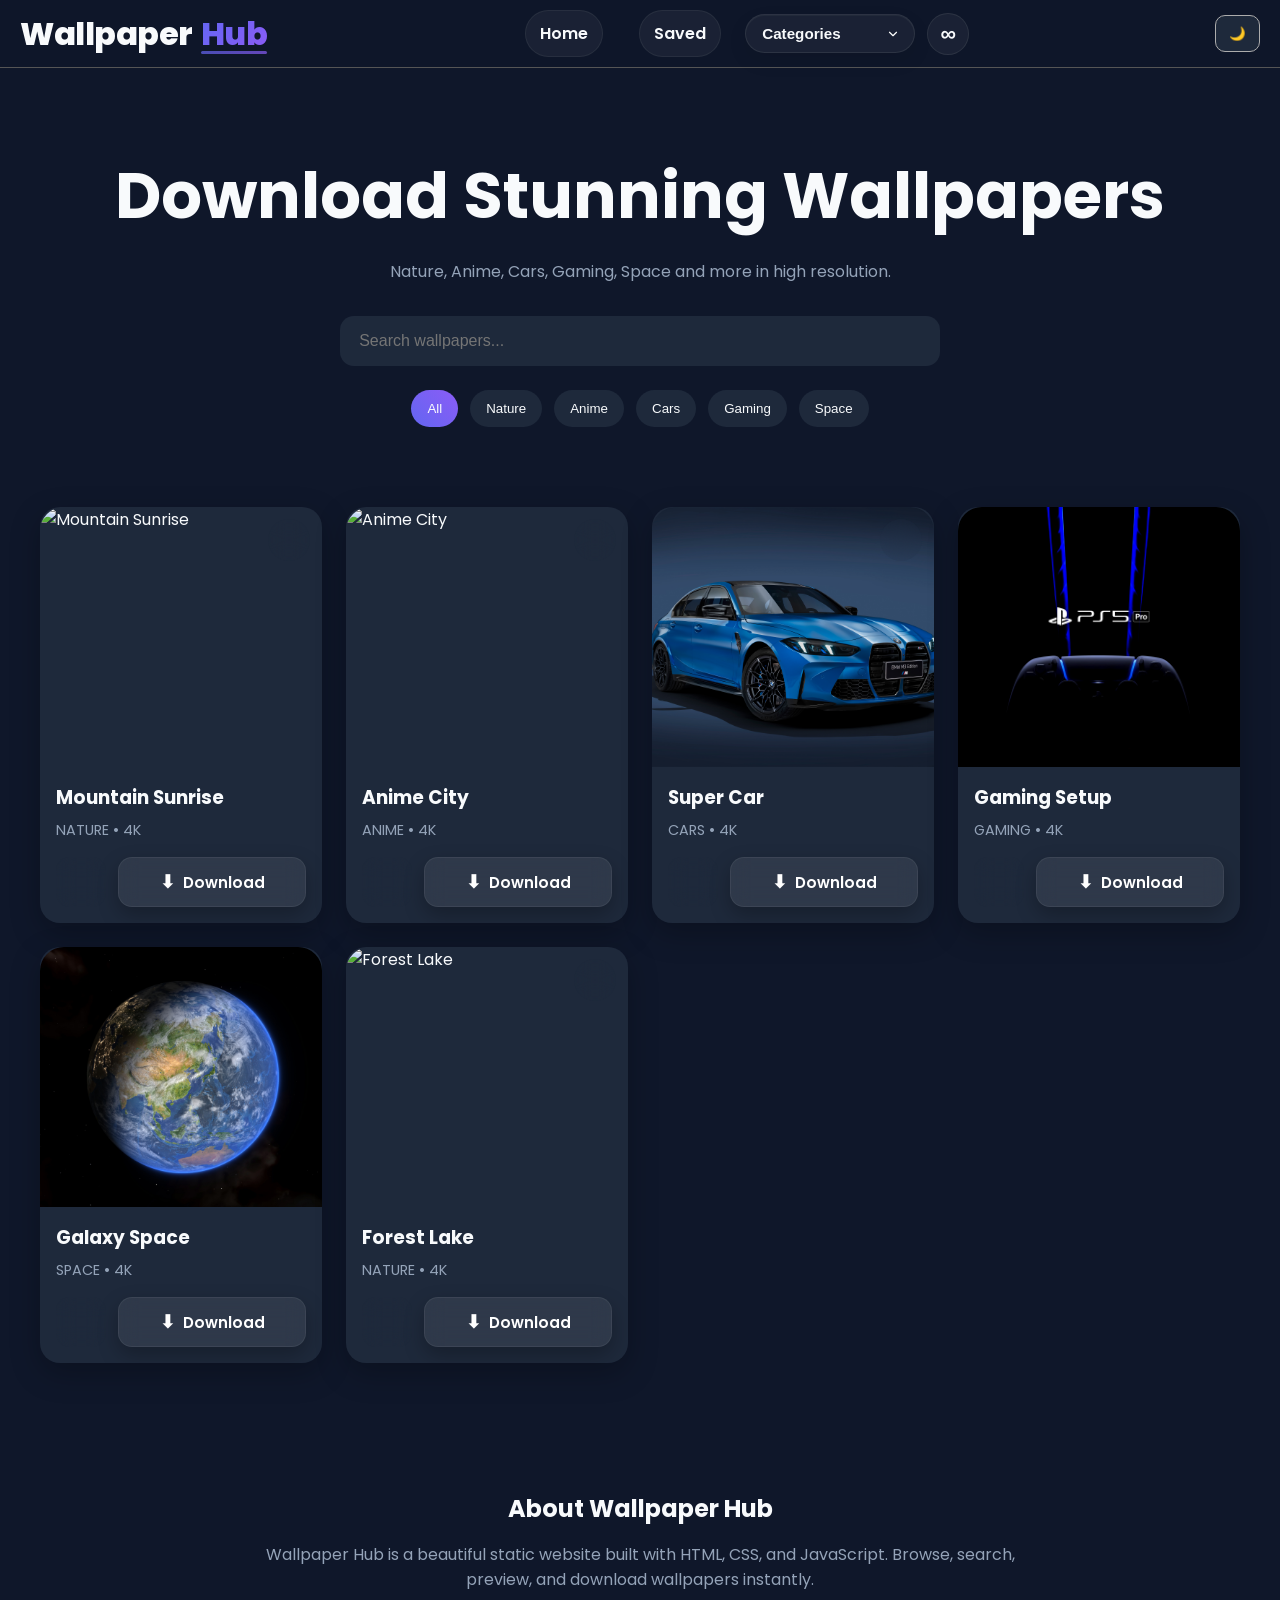
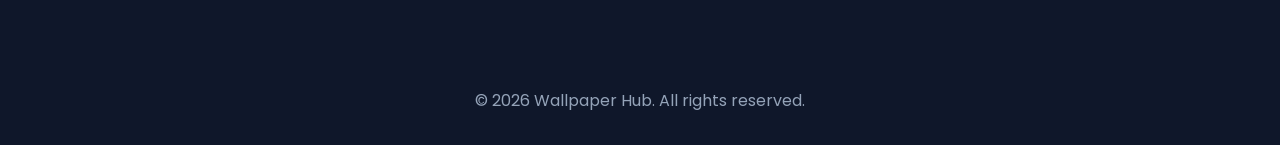
==== index.html @ ce256f26 "Initial commit" ====
<!DOCTYPE html>
<html lang="en">
<head>
  <meta charset="UTF-8" />
  <meta name="viewport" content="width=device-width, initial-scale=1.0" />
  <title>Wallpaper Hub</title>
  <link rel="preconnect" href="https://fonts.googleapis.com">
  <link rel="preconnect" href="https://fonts.gstatic.com" crossorigin>
  <link href="https://fonts.googleapis.com/css2?family=Poppins:wght@400;500;600;700&display=swap" rel="stylesheet">
  <link rel="stylesheet" href="css/style.css" />
</head>
<body>
  <header class="header">
    <div class="container nav">
        <div class="logo">
          <span class="logo-wallpaper">Wallpaper</span>
          <span class="logo-hub">Hub</span>
      </div>
<!-- Replace ONLY the <nav>...</nav> section in index.html and preview.html -->

<!-- Replace your current <nav>...</nav> in index.html and preview.html with this -->

<!-- Replace your <nav>...</nav> with this -->

<nav>
  <!-- Home -->
  <a href="index.html" class="nav-link">Home</a>

  <!-- Saved Wallpapers -->
  <a href="#" id="savedBtn" class="nav-link">Saved</a>

  <!-- Category Dropdown -->
  <select id="navCategorySelect" class="nav-select">
    <option value="all">Categories</option>
    <option value="nature">Nature</option>
    <option value="anime">Anime</option>
    <option value="cars">Cars</option>
    <option value="gaming">Gaming</option>
    <option value="space">Space</option>
  </select>

  <!-- Infinite Loop Toggle -->
  <button
    id="slideshowToggle"
    class="nav-icon-btn"
    title="Auto Slideshow"
  >
    ∞
  </button>
</nav>
      <button id="themeToggle">🌙</button>
    </div>
  </header>

  <section class="hero" id="home">
    <div class="container hero-content">
      <h1>Download Stunning Wallpapers</h1>
      <p>Nature, Anime, Cars, Gaming, Space and more in high resolution.</p>

      <div class="search-box">
        <input type="text" id="searchInput" placeholder="Search wallpapers..." />
      </div>

      <div class="filters" id="filters">
        <button class="filter-btn active" data-category="all">All</button>
        <button class="filter-btn" data-category="nature">Nature</button>
        <button class="filter-btn" data-category="anime">Anime</button>
        <button class="filter-btn" data-category="cars">Cars</button>
        <button class="filter-btn" data-category="gaming">Gaming</button>
        <button class="filter-btn" data-category="space">Space</button>
      </div>
    </div>
  </section>

  <section class="gallery-section" id="gallery">
    <div class="container">
      <div class="gallery" id="galleryContainer"></div>
    </div>
  </section>

  <section class="about" id="about">
    <div class="container">
      <h2>About Wallpaper Hub</h2>
      <p>
        Wallpaper Hub is a beautiful static website built with HTML, CSS, and JavaScript.
        Browse, search, preview, and download wallpapers instantly.
      </p>
    </div>
  </section>

  <footer class="footer">
    <div class="container">
      <p>© 2026 Wallpaper Hub. All rights reserved.</p>
    </div>
  </footer>

  <div class="modal" id="modal">
    <span class="close" id="closeModal">×</span>
    <img id="modalImage" alt="Preview">
    <a id="downloadBtn" download class="download-btn">Download</a>
  </div>

  <script src="js/wallpapers.js"></script>
  <script src="js/app.js"></script>
</body>
</html>
---- css/style.css ----
* {
  margin: 0;
  padding: 0;
  box-sizing: border-box;
}

:root {
  --bg: #0f172a;
  --card: #1e293b;
  --text: #f8fafc;
  --muted: #94a3b8;
  --primary: #6366f1;
  --secondary: #8b5cf6;
}

body.light {
  --bg: #f8fafc;
  --card: #ffffff;
  --text: #0f172a;
  --muted: #64748b;
}

body {
  font-family: 'Poppins', sans-serif;
  background: var(--bg);
  color: var(--text);
  transition: 0.3s;
  width: 100%;
}

.container {
  width: min(1200px, calc(100% - 2rem));
  margin: auto;
}

.header {
  position: sticky;
  top: 0;
  z-index: 1000;
  background: rgba(15, 23, 42, 0.9);
  backdrop-filter: blur(10px);
}

body.light .header {
  background: rgba(248, 250, 252, 0.9);
}

.nav {
  display: flex;
  justify-content: space-between;
  align-items: center;
  padding: 1rem 0;
  border-bottom: 1px solid rgb(85, 85, 85);
  width: 100%;
  padding: 10px 20px 10px 20px;
}


.logo {
  display: flex;
  align-items: center;
  gap: 8px;
  font-size: 2rem;
  font-weight: 800;
  letter-spacing: -0.5px;
  line-height: 1;
}

/* "Wallpaper" text */
.logo-wallpaper {
  color: var(--text);
}

/* "Hub" text with gradient */
.logo-hub {
  background: linear-gradient(135deg, #6366f1, #8b5cf6);
  -webkit-background-clip: text;
  -webkit-text-fill-color: transparent;
  background-clip: text;
}

/* Optional underline glow for Hub */
.logo-hub {
  position: relative;
}

.logo-hub::after {
  content: "";
  position: absolute;
  left: 0;
  bottom: -4px;
  width: 100%;
  height: 3px;
  border-radius: 999px;
  background: linear-gradient(135deg, #6366f1, #8b5cf6);
  opacity: 0.7;
}

/* Light mode */
body.light .logo-wallpaper {
  color: #0f172a;
}

/* Mobile responsive */
@media (max-width: 768px) {
  .logo {
    justify-content: center;
    font-size: 1.8rem;
    gap: 6px;
  }
}

@media (max-width: 480px) {
  .logo {
    font-size: 1.6rem;
  }

  .logo-hub::after {
    height: 2px;
    bottom: -3px;
  }
}

nav a {
  color: var(--text);
  text-decoration: none;
  margin: 0 0.75rem;
}

#themeToggle {
  border: none;
  background: var(--card);
  color: var(--text);
  padding: 0.6rem 0.8rem;
  border-radius: 10px;
  cursor: pointer;
  border: 1px solid rgb(172, 172, 172);
}
#themeToggle:hover{
  background-color: #e6e6e679;
}


.hero {
  padding: 5rem 0 3rem;
  text-align: center;
}

.hero h1 {
  font-size: clamp(2.2rem, 5vw, 4rem);
  margin-bottom: 1rem;
}

.hero p {
  color: var(--muted);
  max-width: 700px;
  margin: 0 auto 2rem;
}

.search-box input {
  width: 100%; 
  max-width: 600px;
  padding: 1rem 1.2rem;
  border: none;
  border-radius: 14px;
  background: var(--card);
  color: var(--text);
  font-size: 1rem;
}

.filters {
  display: flex;
  flex-wrap: wrap;
  justify-content: center;
  gap: 0.75rem;
  margin-top: 1.5rem;
}

.filter-btn {
  border: none;
  padding: 0.7rem 1rem;
  border-radius: 999px;
  background: var(--card);
  color: var(--text);
  cursor: pointer;
}

.filter-btn.active {
  background: linear-gradient(45deg, var(--primary), var(--secondary));
}

.gallery-section {
  padding: 2rem 0 4rem;
}

.gallery {
  display: grid;
  grid-template-columns: repeat(auto-fit, minmax(280px, 1fr));
  gap: 1.5rem;
}

.card {
  background: var(--card);
  border-radius: 20px;
  overflow: hidden;
  box-shadow: 0 10px 30px rgba(0, 0, 0, 0.25);
  position: relative;
}

.save-btn {
  position: absolute;
  top: 12px;
  right: 12px;
  width: 42px;
  height: 42px;
  border: none;
  border-radius: 50%;
  cursor: pointer;
  font-size: 1.15rem;
  color: #ffffff;
  background: rgba(0, 0, 0, 0.45);
  backdrop-filter: blur(12px);
  z-index: 20;
  transition: all 0.3s ease;
  box-shadow: 0 8px 20px rgba(0, 0, 0, 0.25);
}

.save-btn:hover {
  transform: scale(1.08);
  background: #ef4444;
}

.save-btn.saved {
  background: #ef4444;
  color: #ffffff;
}

body.light .save-btn {
  color: #ffffff;
  background: rgba(15, 23, 42, 0.35);
}

/* Replace your current .card img CSS with this */
/* This makes wallpaper images look balanced and professional */

.card img {
  width: 100%;
  height: 260px;          /* Fixed height */
  object-fit: cover;      /* Crop neatly */
  object-position: center;
  display: block;
  border-radius: 24px 24px 0 0;
}

/* Better heights for different screen sizes */
@media (max-width: 1200px) {
  .card img {
    height: 240px;
  }
}

@media (max-width: 768px) {
  .card img {
    height: 220px;
  }
}

@media (max-width: 480px) {
  .card img {
    height: 200px;
  }
}

.card-content {
  padding: 1rem;
}

.card-content h3 {
  margin-bottom: 0.5rem;
}

.card-content p {
  color: var(--muted);
  font-size: 0.9rem;
  margin-bottom: 1rem;
}

.actions {
  display: flex;
  align-items: center;
  gap: 12px;
  margin-top: 1rem;
}

/* Common button style */
.btn {
  display: inline-flex;
  align-items: center;
  justify-content: center;
  height: 50px;
  border-radius: 14px;
  text-decoration: none;
  font-size: 0.95rem;
  font-weight: 600;
  color: #ffffff;
  background: rgba(255, 255, 255, 0.08);
  border: 1px solid rgba(255, 255, 255, 0.06);
  backdrop-filter: blur(10px);
  transition: all 0.3s ease;
  box-shadow: 0 8px 20px rgba(0, 0, 0, 0.25);
}

.about {
  padding: 4rem 0;
  text-align: center;
}

.about h2 {
  margin-bottom: 1rem;
}

.about p {
  color: var(--muted);
  max-width: 800px;
  margin: auto;
}

.footer {
  padding: 2rem 0;
  text-align: center;
  color: var(--muted);
}

.modal {
  position: fixed;
  inset: 0;
  background: rgba(0, 0, 0, 0.9);
  display: none;
  justify-content: center;
  align-items: center;
  flex-direction: column;
  padding: 1rem;
  z-index: 2000;
}

.modal.active {
  display: flex;
}

.modal img {
  max-width: 90%; 
  max-height: 80vh;
  border-radius: 20px;
}

.close {
  position: absolute;
  top: 20px;
  right: 30px;
  font-size: 3rem;
  color: white;
  cursor: pointer;
}

.download-btn {
  margin-top: 1rem;
  padding: 0.9rem 1.5rem;
  background: linear-gradient(45deg, var(--primary), var(--secondary));
  color: white;
  text-decoration: none;
  border-radius: 12px;
}

/* Replace your existing @media (max-width: 768px) .nav CSS with this */
/* Theme toggle button will stay in the same row as menu items */

@media (max-width: 768px) {
  .nav {
    display: flex;
    flex-wrap: wrap;
    justify-content: center;
    align-items: center;
    gap: 1rem;
    padding: 1.25rem 0;
  }

  .logo {
    width: 100%;
    text-align: center;
    margin-bottom: 0.25rem;
  }

  nav {
    display: flex;
    flex-wrap: wrap;
    justify-content: center;
    align-items: center;
    gap: 1.5rem;
  }

  nav a {
    margin: 0;
  }

  /* Theme toggle button stays beside nav links */
  #themeToggle {
    margin: 0;
    flex-shrink: 0;
  }

}



.nav-categories {
  display: flex;
  gap: 0.5rem;
  flex-wrap: wrap;
  justify-content: center;
}

.nav-categories a {
  color: var(--text);
  text-decoration: none;
  padding: 0.45rem 0.8rem;
  border: 1px solid rgba(148, 163, 184, 0.2);
  border-radius: 999px;
  font-size: 0.9rem;
}

.search-box.small input {
  max-width: 200px;
  padding: 0.65rem 1rem;
}

.preview-page {
  padding: 3rem 0 5rem;
}

.preview-container {
  max-width: 1100px;
}

.breadcrumb {
  font-size: 2rem;
  font-weight: 600;
  margin-bottom: 0.75rem;
}

.breadcrumb span:last-child {
  color: #84cc16;
}

.preview-description {
  color: var(--muted);
  margin-bottom: 1.5rem;
}

.preview-image-box {
  background: var(--card);
  border-radius: 20px;
  padding: 1rem;
  box-shadow: 0 10px 30px rgba(0,0,0,0.25);
}

.preview-image-box img {
  width: 100%; 
  border-radius: 12px;
  display: block;
}

.preview-actions {
  display: grid;
  grid-template-columns: repeat(auto-fit, minmax(240px, 1fr));
  gap: 1rem;
  margin: 1.5rem 0;
}

.meta-block {
  margin-top: 1.5rem;
}

.meta-block h3 {
  margin-bottom: 0.75rem;
}

/* Replace your old badge styles in css/style.css with this modern design */

.meta-block {
  margin-top: 2rem;
}

.meta-block h3 {
  font-size: 1.35rem;
  font-weight: 700;
  margin-bottom: 1rem;
  color: #ffffff;
  position: relative;
  padding-left: 14px;
}

.meta-block h3::before {
  content: "";
  position: absolute;
  left: 0;
  top: 4px;
  width: 4px;
  height: 24px;
  border-radius: 10px;
  background: linear-gradient(180deg, #84cc16, #22c55e);
}

.badge-group {
  display: flex;
  flex-wrap: wrap;
  gap: 12px;
}

.badge {
  display: inline-flex;
  align-items: center;
  justify-content: center;
  padding: 10px 18px;
  border-radius: 999px;
  text-decoration: none;
  font-size: 0.95rem;
  font-weight: 600;
  color: #ffffff;
  background: linear-gradient(
    135deg,
    rgba(99, 102, 241, 0.18),
    rgba(139, 92, 246, 0.18)
  );
  border: 1px solid rgba(255, 255, 255, 0.08);
  box-shadow:
    inset 0 1px 0 rgba(255, 255, 255, 0.08),
    0 8px 20px rgba(0, 0, 0, 0.25);
  transition: all 0.3s ease;
  backdrop-filter: blur(8px);
}

.badge:hover {
  background: linear-gradient(135deg, #6366f1, #8b5cf6);
  box-shadow:
    0 12px 30px rgba(99, 102, 241, 0.35),
    0 4px 12px rgba(0, 0, 0, 0.25);
}



/* Optional: Different color for category badge */
#categoryBadges .badge {
  background: linear-gradient(135deg, #6366f1, #8b5cf6);
  box-shadow:
    0 12px 30px rgba(99, 102, 241, 0.35),
    0 4px 12px rgba(0, 0, 0, 0.25);
}

#categoryBadges .badge:hover {
  background: linear-gradient(135deg, #6366f1, #8b5cf6);
  box-shadow:
    0 12px 30px rgba(99, 102, 241, 0.35),
    0 4px 12px rgba(0, 0, 0, 0.25);
}

/* Add this CSS in style.css */
.icon-btn {
  width: 50px;
  min-width: 50px;
  padding: 0;
  flex: none;
  font-size: 1.2rem;
}


.icon-btn:hover {
  transform: translateY(-2px);
}

.actions .btn:not(.icon-btn)::before {
  content: "⬇";
  font-size: 1.1rem;
  font-weight: 700;
}

.download-btn-card {
  flex: 1;
  gap: 8px;
  padding: 0 20px;
}

/* Download Icon */
.download-btn-card::before {
  content: "⬇";
  font-size: 1rem;
  line-height: 1;
}

.btn:hover {
  transform: translateY(-2px);
  background: rgba(255, 255, 255, 0.12);
}

/* Click effect */
.btn:active {
  transform: scale(0.97);
}

body.light .btn {
  background: rgba(15, 23, 42, 0.06);
  border: 1px solid rgba(15, 23, 42, 0.08);
  color: #0f172a; /* Dark text */
  box-shadow:
    0 10px 25px rgba(15, 23, 42, 0.08),
    inset 0 1px 0 rgba(255, 255, 255, 0.9);
}

/* Hover effect in light mode */
body.light .btn:hover {
  background: rgba(99, 102, 241, 0.12);
  color: #0f172a;
}

/* Eye icon color */
body.light .icon-btn {
  color: #0f172a;
}

/* Download button text and icon color */
body.light .download-btn-card,
body.light .download-btn-card::before {
  color: #0f172a;
}

/* Optional: stronger icon visibility */
.icon-btn {
  font-size: 1.25rem;
  line-height: 1;
}

@media (max-width: 900px) {
  .nav-categories {
    display: none;
  }

  .breadcrumb {
    font-size: 1.5rem;
  }
}

.related-section h3{
    text-align: center;
}

.hrr{
    opacity: 0.5;
    background-color: black;
}

/* ==========================================
   OVERRIDE FIX FOR RELATED WALLPAPERS
   Paste this at the VERY END of css/style.css
   (Do not remove other CSS. Just paste at bottom.)
   ========================================== */

.related-section {
  margin-top: 60px !important;
  padding-top: 30px !important;
  border-top: 1px solid rgba(255, 255, 255, 0.08) !important;
}

.related-section h2 {
  display: block !important;
  text-align: center !important;
  font-size: 2rem !important;
  font-weight: 700 !important;
  color: var(--text) !important;
  margin: 0 0 30px 0 !important;
  position: relative !important;
}

.related-section h2::before {
  content: "" !important;
  position: absolute !important;
  left: 50% !important;
  transform: translateX(-140px) !important;
  top: 8px !important;
  width: 4px !important;
  height: 28px !important;
  border-radius: 999px !important;
}

/* Main Grid Fix */
#relatedWallpapers {
  display: grid !important;
  grid-template-columns: repeat(auto-fit, minmax(320px, 1fr)) !important;
  gap: 32px !important;
  width: 100% !important;
  margin: 0 !important;
  padding: 0 !important;
  align-items: start !important;
}

/* Card Fix */
#relatedWallpapers .card {
  width: 100% !important;
  max-width: 100% !important;
  display: block !important;
  overflow: hidden !important;
  border-radius: 24px !important;
  background: var(--card) !important;
}

/* Image Fix */
#relatedWallpapers .card img {
  width: 100% !important;
  height: 230px !important;
  object-fit: cover !important;
  display: block !important;
}

/* Content Fix */
#relatedWallpapers .card-content {
  padding: 20px !important;
}

#relatedWallpapers .card-content h3 {
  margin: 0 0 8px 0 !important;
  font-size: 1.5rem !important;
  line-height: 1.2 !important;
  color: var(--text) !important;
}

#relatedWallpapers .card-content p {
  margin: 0 0 16px 0 !important;
  color: var(--muted) !important;
}

/* Buttons Fix */
#relatedWallpapers .actions {
  display: flex !important;
  gap: 12px !important;
  margin-top: 16px !important;
}

#relatedWallpapers .icon-btn {
  width: 52px !important;
  min-width: 52px !important;
  height: 52px !important;
  flex: none !important;
}

#relatedWallpapers .download-btn-card {
  flex: 1 !important;
}

/* Mobile Fix */
@media (max-width: 768px) {
  #relatedWallpapers {
    grid-template-columns: 1fr !important;
    gap: 24px !important;
  }

  #relatedWallpapers .card img {
    height: 200px !important;
  }

  .related-section h2 {
    font-size: 1.6rem !important;
  }

  .related-section h2::before {
    transform: translateX(-110px) !important;
    height: 24px !important;
  }
}
/* Add this at the VERY END of css/style.css */
/* Fix Categories and Tags text color in Light Mode */

body.light .meta-block h3 {
  color: #0f172a !important; /* Dark heading text */
}

body.light .meta-block h3::before {
  background: linear-gradient(180deg, #84cc16, #22c55e) !important;
}

/* Normal badges in light mode */
body.light .badge {
  color: #0f172a !important; /* Dark text */
  background: rgba(99, 102, 241, 0.10) !important;
  border: 1px solid rgba(99, 102, 241, 0.15) !important;
  box-shadow:
    0 10px 25px rgba(15, 23, 42, 0.08),
    inset 0 1px 0 rgba(255, 255, 255, 0.9) !important;
}

/* Hover effect */
body.light .badge:hover {
  color: #0f172a !important;
  background: rgba(99, 102, 241, 0.18) !important;
}

/* Active category badge (purple one) */
body.light #categoryBadges .badge {
  color: #ffffff !important;
  background: linear-gradient(135deg, #6366f1, #8b5cf6) !important;
  border: none !important;
}

/* Related Wallpapers heading in light mode */
body.light .related-section h2 {
  color: #0f172a !important;
}

/* Add this at the END of css/style.css */
/* Beautiful hover effect on wallpaper cards */

.card {
  position: relative;
  overflow: hidden;
  transition: all 0.4s ease;
}

/* Card lifts up */
.card:hover {
  transform: translateY(-10px) scale(1.02);
  box-shadow:
    0 25px 50px rgba(0, 0, 0, 0.35),
    0 10px 25px rgba(99, 102, 241, 0.15);
}

/* Image smooth animation */
.card img {
  transition:
    transform 0.6s ease,
    filter 0.6s ease;
}

/* Zoom + brightness effect on image */
.card:hover img {
  transform: scale(1.08);
  filter: brightness(1.1) contrast(1.05) saturate(1.1);
}

/* Shiny overlay effect */
.card::before {
  content: "";
  position: absolute;
  top: 0;
  left: -120%;
  width: 60%;
  height: 100%;
  background: linear-gradient(
    120deg,
    transparent,
    rgba(255, 255, 255, 0.18),
    transparent
  );
  transform: skewX(-25deg);
  transition: left 0.8s ease;
  z-index: 2;
  pointer-events: none;
}

/* Move shine across image */
.card:hover::before {
  left: 130%;
}

/* Slightly highlight content area */
.card:hover .card-content {
  background: linear-gradient(
    180deg,
    rgba(99, 102, 241, 0.03),
    rgba(139, 92, 246, 0.05)
  );
}

/* Light mode optimized shadow */
body.light .card:hover {
  box-shadow:
    0 25px 50px rgba(15, 23, 42, 0.12),
    0 10px 25px rgba(99, 102, 241, 0.10);
}

/* ==========================================
   MODERN MARKET-STYLE BACK BUTTON
   Inspired by premium websites (minimal pill style)
   Replace your old .back-btn CSS with this
   ========================================== */

.back-btn {
  display: inline-flex;
  align-items: center;
  gap: 10px;
  margin-bottom: 2rem;
  padding: 10px 18px;
  border-radius: 999px;
  text-decoration: none;
  font-size: 0.95rem;
  font-weight: 600;
  color: var(--text);

  /* Clean subtle background */
  background: rgba(255, 255, 255, 0.04);
  border: 1px solid rgba(255, 255, 255, 0.08);

  transition: all 0.3s ease;
}

/* Left Arrow */
.back-btn::before {
  font-size: 1rem;
  font-weight: 700;
  transition: transform 0.3s ease;
}

/* Hover */
.back-btn:hover {
  color: #acacac;
  background: rgba(99, 102, 241, 0.08);
  border-color: rgba(99, 102, 241, 0.18);
}

.back-btn:hover::before {
  transform: translateX(-4px);
}

/* Active */
.back-btn:active {
  transform: scale(0.98);
}

/* ==========================================
   LIGHT MODE
   ========================================== */

body.light .back-btn {
  color: #0f172a;
  background: rgba(15, 23, 42, 0.04);
  border: 1px solid rgba(15, 23, 42, 0.08);
}

body.light .back-btn:hover {
  color: #666668;
  background: rgba(99, 102, 241, 0.08);
  border-color: rgba(99, 102, 241, 0.18);
}

/* ==========================================
   MOBILE
   ========================================== */

@media (max-width: 768px) {
  .back-btn {
    padding: 8px 14px;
    font-size: 0.9rem;
    margin-bottom: 1.5rem;
  }
}


/* ==========================================
   NEW NAVBAR ITEMS CSS
   Add this to css/style.css
   ========================================== */

nav {
  display: flex;
  align-items: center;
  gap: 1rem;
}

/* Saved Link */
nav a {
  text-decoration: none;
  color: var(--text);
  font-weight: 500;
  transition: 0.3s;
}

nav a:hover {
  color: #6366f1;
}

/* Category Dropdown */
.nav-select {
  padding: 10px 16px;
  border-radius: 999px;
  border: 1px solid rgba(255, 255, 255, 0.08);
  background: rgba(255, 255, 255, 0.06);
  color: var(--text);
  font-size: 0.95rem;
  font-weight: 500;
  outline: none;
  cursor: pointer;
}

.nav-select option {
  color: #111827;
}

/* Icon Button */
.nav-icon-btn {
  width: 42px;
  height: 42px;
  border: none;
  border-radius: 50%;
  cursor: pointer;
  font-size: 1.1rem;
  color: var(--text);
  background: rgba(255, 255, 255, 0.06);
  border: 1px solid rgba(255, 255, 255, 0.08);
  transition: all 0.3s ease;
}

.nav-icon-btn:hover {
  transform: rotate(180deg);
  background: linear-gradient(135deg, #6366f1, #8b5cf6);
  color: #ffffff;
}

/* Light Mode */
body.light .nav-select {
  background: rgba(15, 23, 42, 0.04);
  border: 1px solid rgba(15, 23, 42, 0.08);
  color: #0f172a;
}

body.light .nav-icon-btn {
  background: rgba(15, 23, 42, 0.04);
  border: 1px solid rgba(15, 23, 42, 0.08);
  color: #0f172a;
}



/* ==========================================
   SAVE BUTTON ON CARD
   ========================================== */

.card {
  position: relative;
}

.save-btn {
  position: absolute;
  top: 12px;
  right: 12px;
  width: 42px;
  height: 42px;
  border: none;
  border-radius: 50%;
  cursor: pointer;
  font-size: 1.15rem;
  color: #ffffff;
  background: rgba(0, 0, 0, 0.45);
  backdrop-filter: blur(12px);
  z-index: 20;
  transition: all 0.3s ease;
  box-shadow: 0 8px 20px rgba(0, 0, 0, 0.25);
}

.save-btn:hover {
  transform: scale(1.08);
  background: #ef4444;
}

.save-btn.saved {
  background: #ef4444;
  color: #ffffff;
}

body.light .save-btn {
  color: #ffffff;
  background: rgba(15, 23, 42, 0.35);
}

/* ==========================================
   NAVBAR LAYOUT
   ========================================== */

nav {
  display: flex;
  align-items: center;
  gap: 0.75rem;
}

/* Saved Link */
.nav-link {
  text-decoration: none;
  color: var(--text);
  font-weight: 600;
  padding: 10px 14px;
  border-radius: 999px;
  background: rgba(255, 255, 255, 0.05);
  border: 1px solid rgba(255, 255, 255, 0.06);
  transition: all 0.3s ease;
}

.nav-link:hover {
  color: #6366f1;
  background: rgba(99, 102, 241, 0.08);
}


/* ==========================================
   MODERN CATEGORY DROPDOWN
   ========================================== */

.nav-select {
  appearance: none;
  -webkit-appearance: none;
  -moz-appearance: none;

  min-width: 170px;
  padding: 10px 42px 10px 16px;
  border-radius: 999px;
  border: 1px solid rgba(255, 255, 255, 0.08);

  background:
    url("data:image/svg+xml,%3Csvg xmlns='http://www.w3.org/2000/svg' width='14' height='14' viewBox='0 0 24 24' fill='none' stroke='%23ffffff' stroke-width='2' stroke-linecap='round' stroke-linejoin='round'%3E%3Cpolyline points='6 9 12 15 18 9'/%3E%3C/svg%3E")
    no-repeat right 14px center,
    rgba(255, 255, 255, 0.05);

  color: var(--text);
  font-size: 0.95rem;
  font-weight: 600;
  cursor: pointer;
  outline: none;

  box-shadow:
    0 8px 20px rgba(0, 0, 0, 0.08),
    inset 0 1px 0 rgba(255, 255, 255, 0.04);

  transition: all 0.3s ease;
}

.nav-select:hover,
.nav-select:focus {
  border-color: rgba(99, 102, 241, 0.25);
  background-color: rgba(99, 102, 241, 0.06);
}

.nav-select option {
  color: #111827;
}

/* ==========================================
   INFINITE LOOP BUTTON
   ========================================== */

.nav-icon-btn {
  width: 42px;
  height: 42px;
  border: none;
  border-radius: 50%;
  cursor: pointer;

  display: flex;
  align-items: center;
  justify-content: center;

  font-size: 1.35rem;
  font-weight: 700;
  color: var(--text);

  background: rgba(255, 255, 255, 0.05);
  border: 1px solid rgba(255, 255, 255, 0.08);

  transition: all 0.3s ease;
}

.nav-icon-btn:hover {
  transform: scale(1.08);
  color: #6366f1;
  background: rgba(99, 102, 241, 0.08);
}

.nav-icon-btn.active {
  color: #ffffff;
  background: linear-gradient(135deg, #6366f1, #8b5cf6);
  border: none;
  box-shadow: 0 10px 25px rgba(99, 102, 241, 0.35);
}

/* ==========================================
   LIGHT MODE
   ========================================== */

body.light .nav-link,
body.light .nav-select,
body.light .nav-icon-btn {
  color: #0f172a;
  background-color: rgba(15, 23, 42, 0.04);
  border-color: rgba(15, 23, 42, 0.08);
}

body.light .nav-select {
  background:
    url("data:image/svg+xml,%3Csvg xmlns='http://www.w3.org/2000/svg' width='14' height='14' viewBox='0 0 24 24' fill='none' stroke='%230f172a' stroke-width='2' stroke-linecap='round' stroke-linejoin='round'%3E%3Cpolyline points='6 9 12 15 18 9'/%3E%3C/svg%3E")
    no-repeat right 14px center,
    rgba(15, 23, 42, 0.04);
}

body.light .nav-icon-btn.active {
  color: #ffffff;
}



/* Add this to the END of css/style.css */

.save-btn {
  color: #ffffff;
  transition: all 0.3s ease;
}

/* Saved = red heart */
.save-btn.saved {
  background: #ef4444 !important;
  color: #ffffff !important;
  box-shadow: 0 10px 25px rgba(239, 68, 68, 0.35);
}

/* Hover */
.save-btn:hover {
  transform: scale(1.08);
}

/* Light mode */
body.light .save-btn.saved {
  background: #ef4444 !important;
  color: #ffffff !important;
}
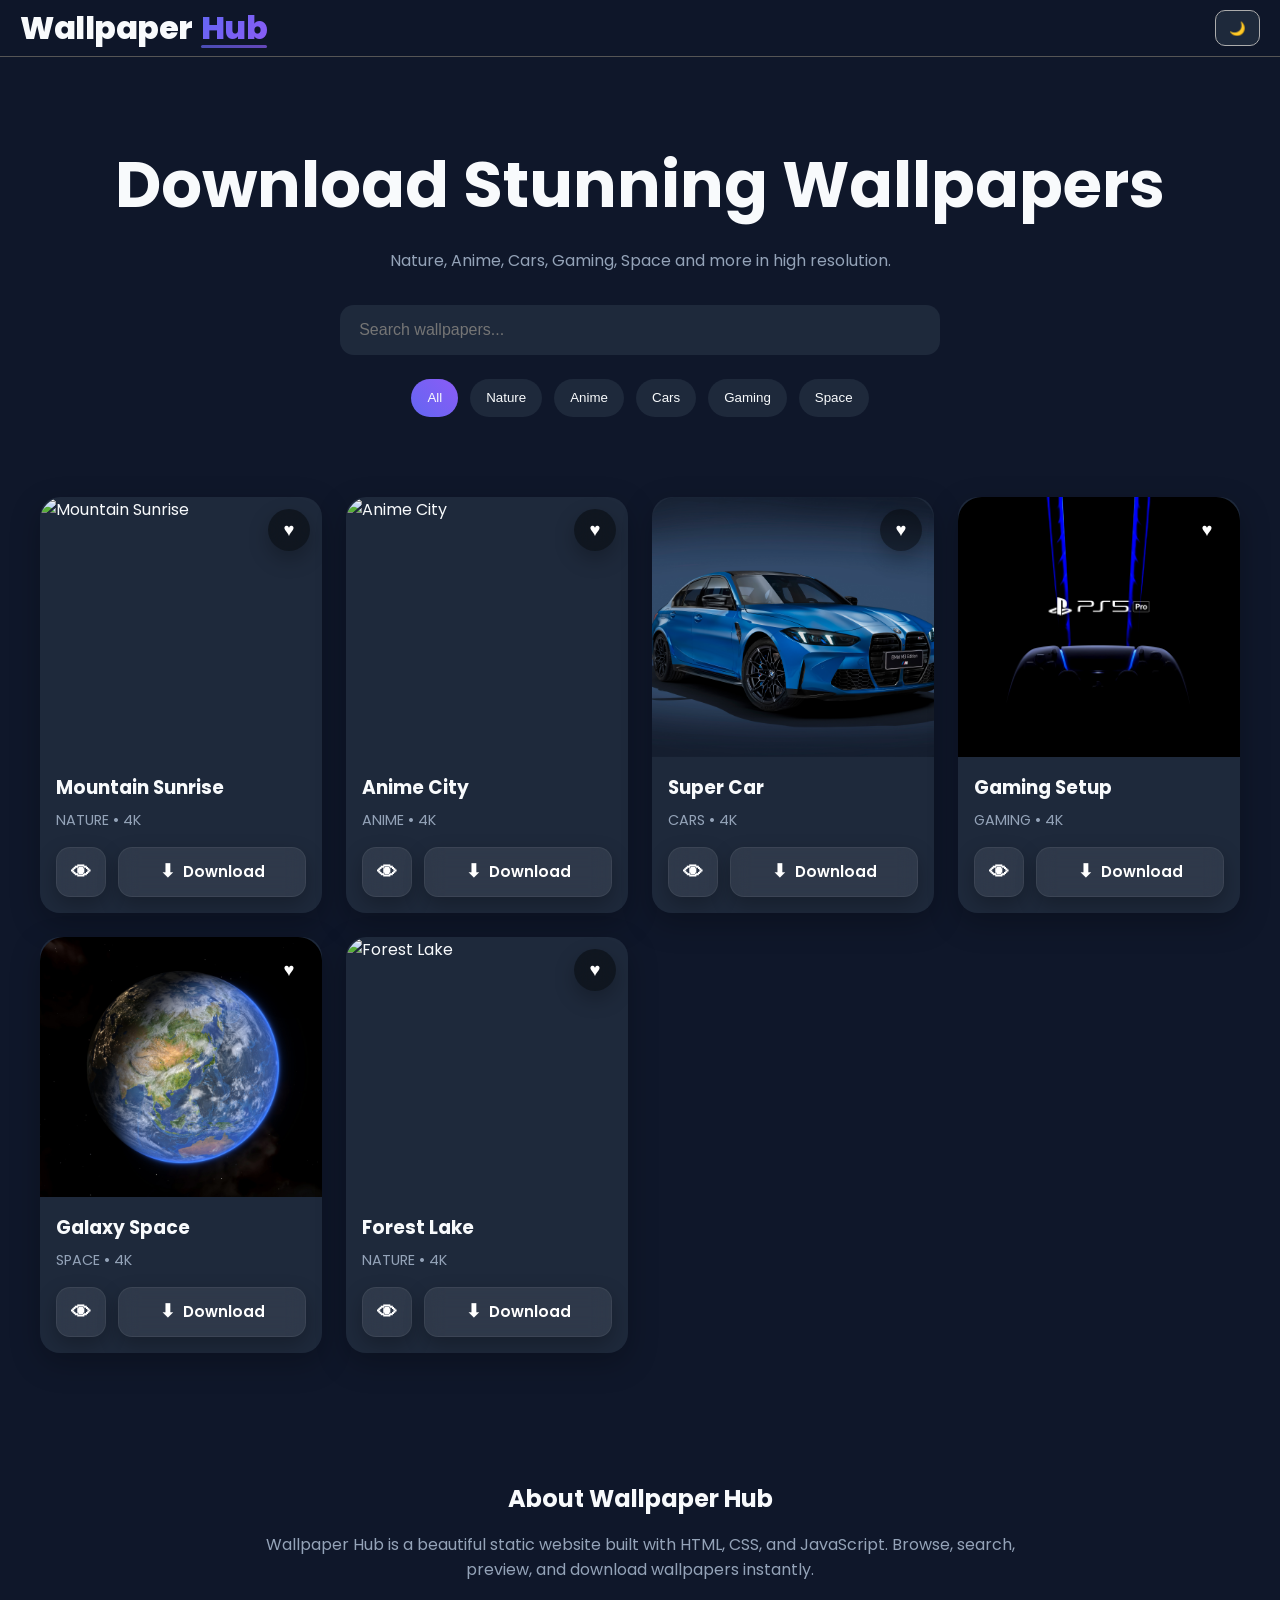
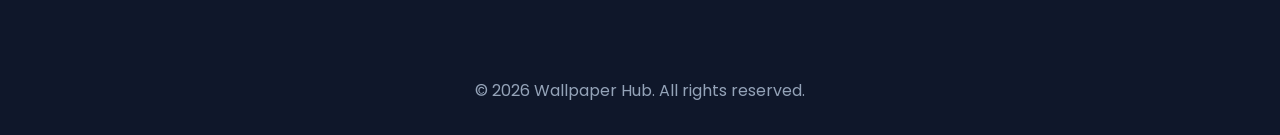
==== commit 9569e191: "fixed" ====
--- a/index.html
+++ b/index.html
@@ -22,32 +22,7 @@
 
 <!-- Replace your <nav>...</nav> with this -->
 
-<nav>
-  <!-- Home -->
-  <a href="index.html" class="nav-link">Home</a>
 
-  <!-- Saved Wallpapers -->
-  <a href="#" id="savedBtn" class="nav-link">Saved</a>
-
-  <!-- Category Dropdown -->
-  <select id="navCategorySelect" class="nav-select">
-    <option value="all">Categories</option>
-    <option value="nature">Nature</option>
-    <option value="anime">Anime</option>
-    <option value="cars">Cars</option>
-    <option value="gaming">Gaming</option>
-    <option value="space">Space</option>
-  </select>
-
-  <!-- Infinite Loop Toggle -->
-  <button
-    id="slideshowToggle"
-    class="nav-icon-btn"
-    title="Auto Slideshow"
-  >
-    ∞
-  </button>
-</nav>
       <button id="themeToggle">🌙</button>
     </div>
   </header>
--- a/css/style.css
+++ b/css/style.css
@@ -374,7 +374,7 @@
 /* Replace your existing @media (max-width: 768px) .nav CSS with this */
 /* Theme toggle button will stay in the same row as menu items */
 
-@media (max-width: 768px) {
+@media (max-width: 769px) {
   .nav {
     display: flex;
     flex-wrap: wrap;
@@ -409,6 +409,7 @@
   }
 
 }
+
 
 
 
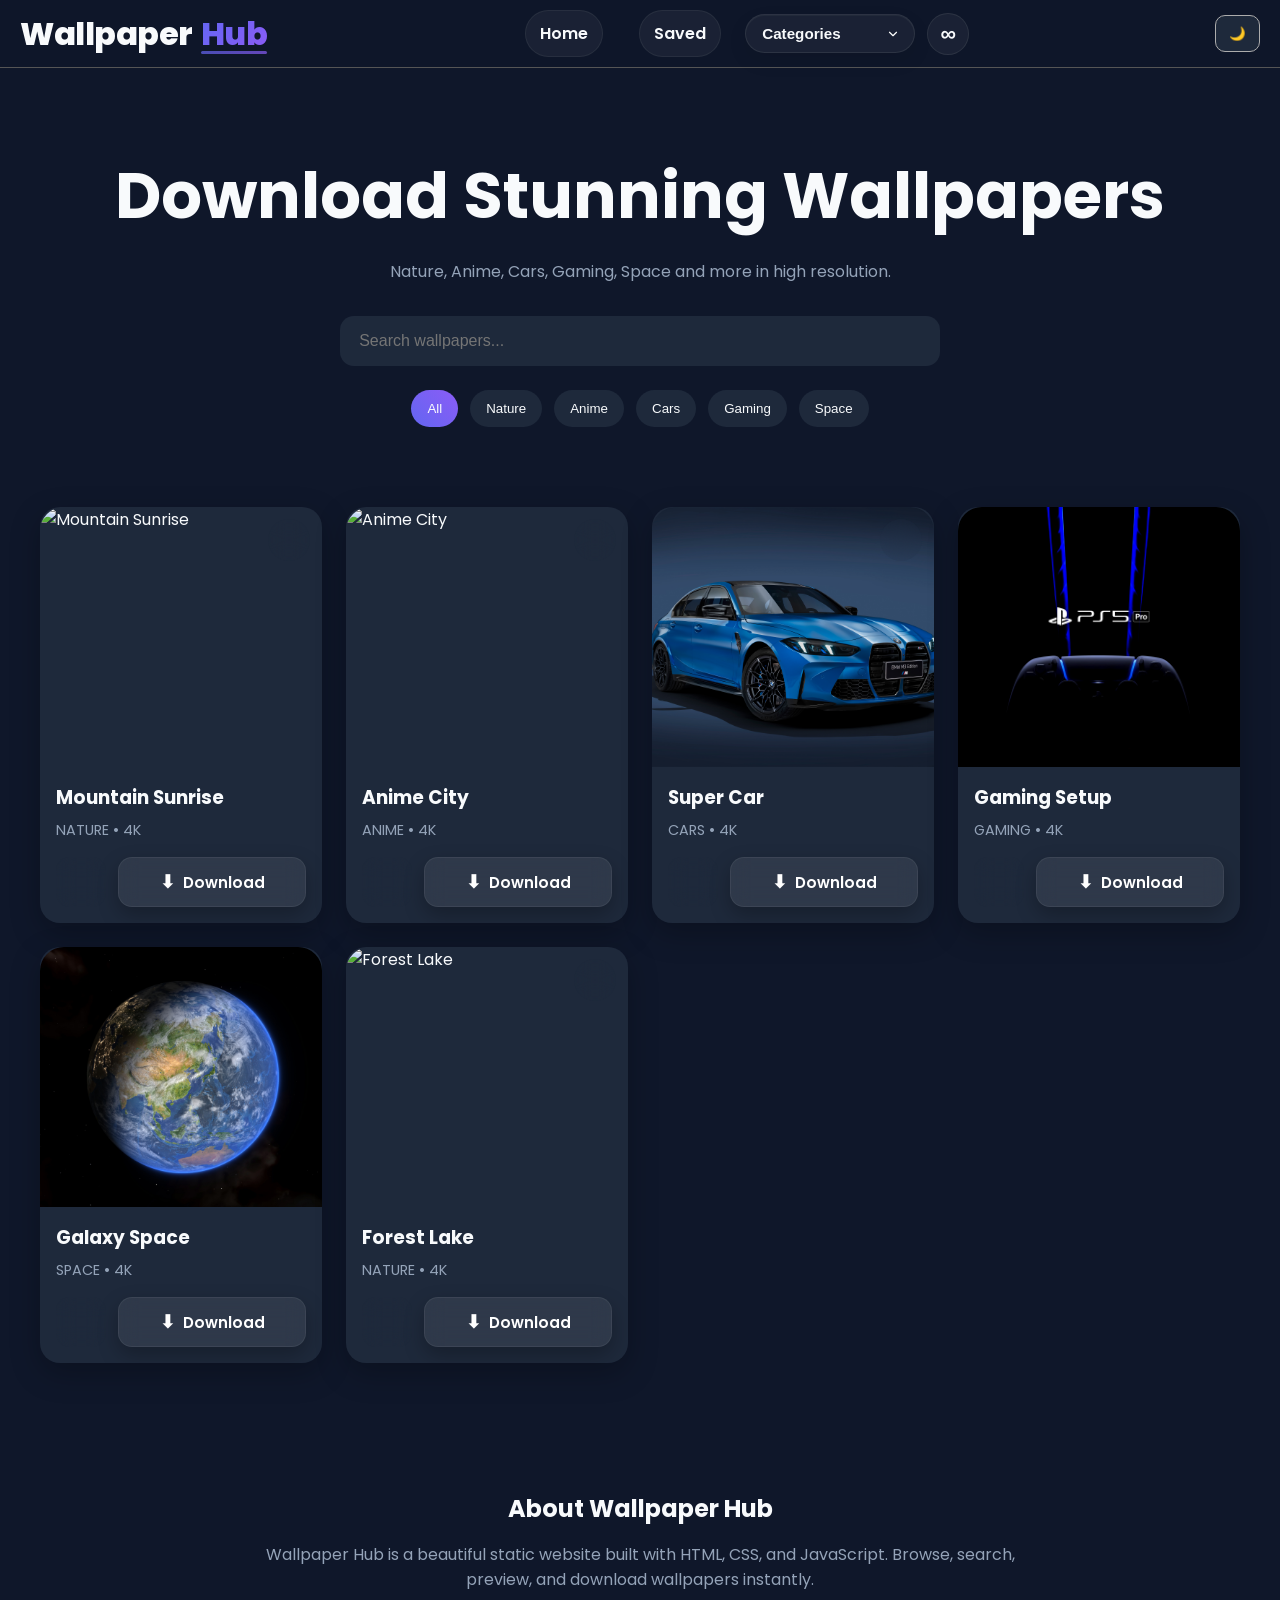
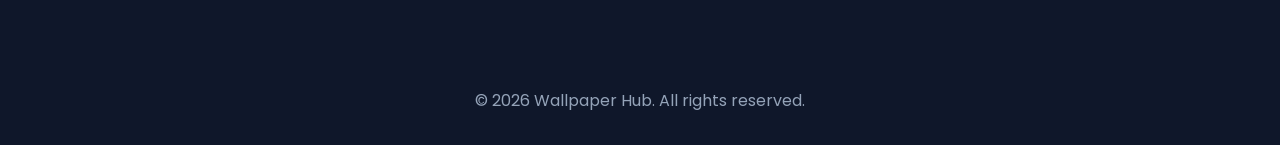
==== commit ae8cef19: "fixed" ====
--- a/index.html
+++ b/index.html
@@ -22,7 +22,32 @@
 
 <!-- Replace your <nav>...</nav> with this -->
 
+<nav>
+  <!-- Home -->
+  <a href="index.html" class="nav-link">Home</a>
 
+  <!-- Saved Wallpapers -->
+  <a href="#" id="savedBtn" class="nav-link">Saved</a>
+
+  <!-- Category Dropdown -->
+  <select id="navCategorySelect" class="nav-select">
+    <option value="all">Categories</option>
+    <option value="nature">Nature</option>
+    <option value="anime">Anime</option>
+    <option value="cars">Cars</option>
+    <option value="gaming">Gaming</option>
+    <option value="space">Space</option>
+  </select>
+
+  <!-- Infinite Loop Toggle -->
+  <button
+    id="slideshowToggle"
+    class="nav-icon-btn"
+    title="Auto Slideshow"
+  >
+    ∞
+  </button>
+</nav>
       <button id="themeToggle">🌙</button>
     </div>
   </header>
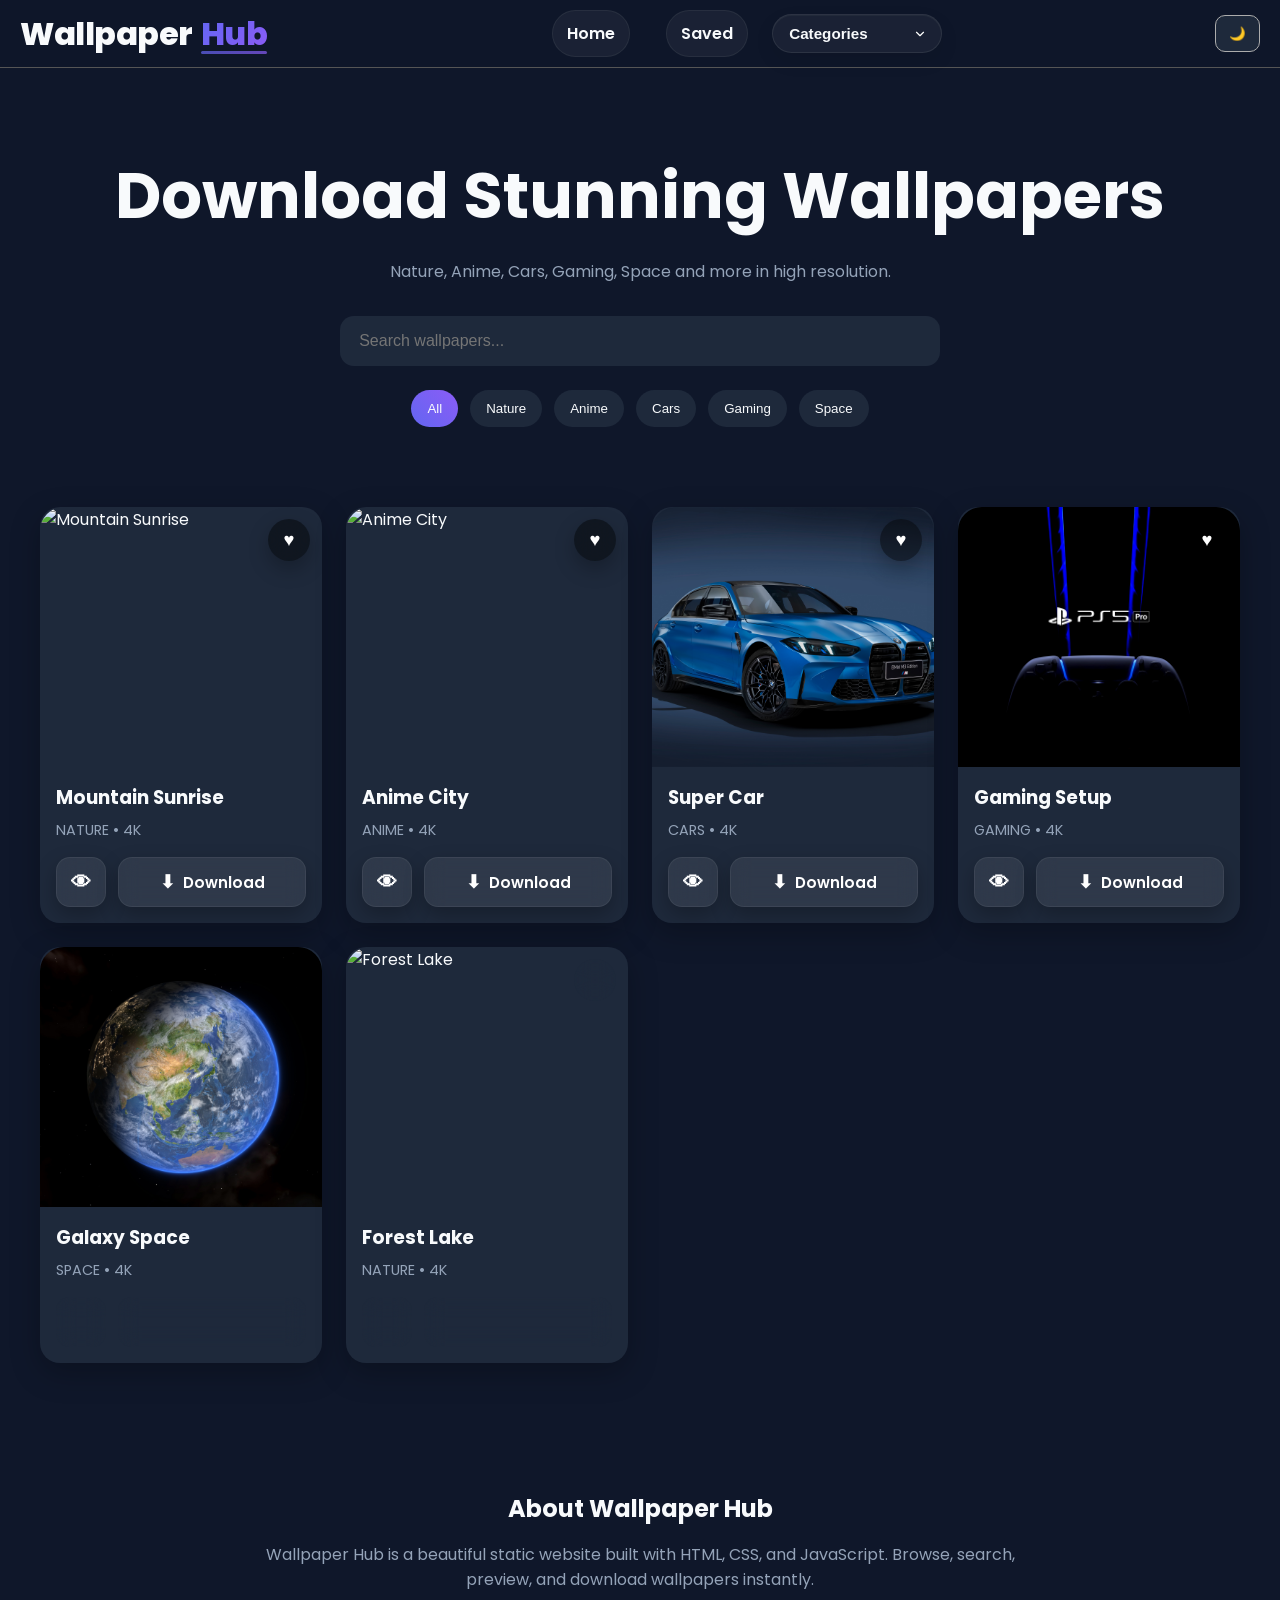
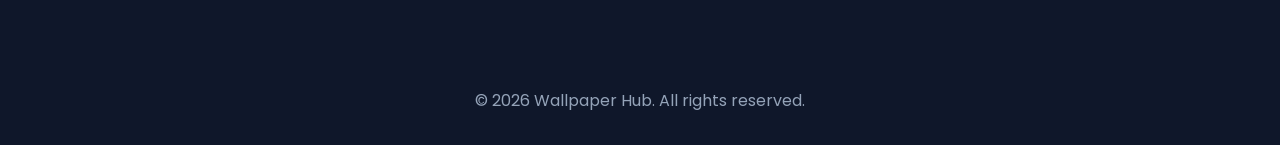
==== commit 25144440: "fixed" ====
--- a/index.html
+++ b/index.html
@@ -39,14 +39,6 @@
     <option value="space">Space</option>
   </select>
 
-  <!-- Infinite Loop Toggle -->
-  <button
-    id="slideshowToggle"
-    class="nav-icon-btn"
-    title="Auto Slideshow"
-  >
-    ∞
-  </button>
 </nav>
       <button id="themeToggle">🌙</button>
     </div>
